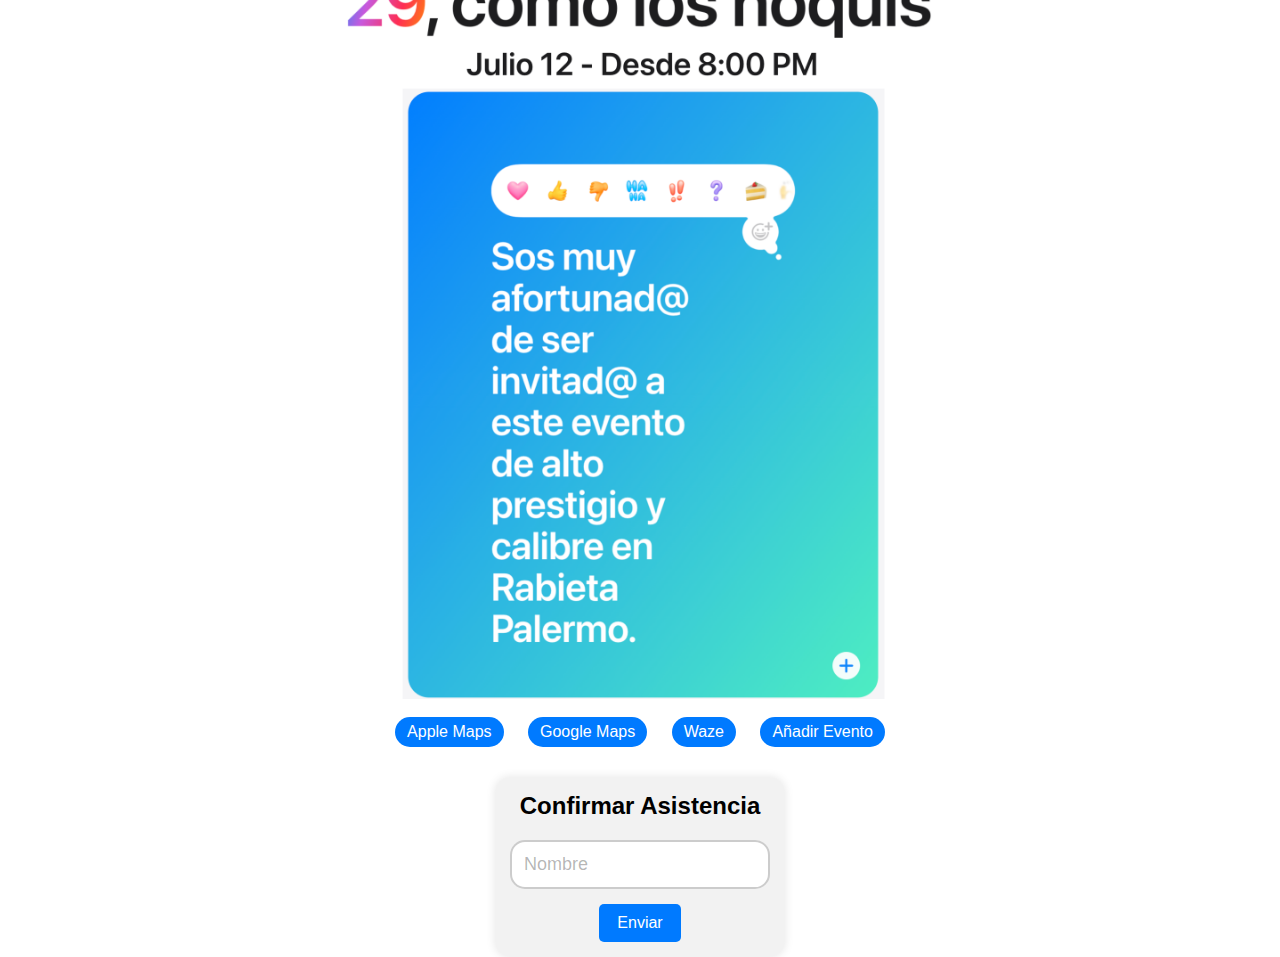
==== index.html @ cb680daf "Add files via upload" ====
<!DOCTYPE html>
<html lang="es">
<head>
    <meta charset="UTF-8">
    <meta name="viewport" content="width=device-width, initial-scale=1.0">
    <title>Página Sencilla Estilo Apple</title>
    <style>
        body {
            background-color: #ffffff; /* Fondo blanco */
            font-family: -apple-system, BlinkMacSystemFont, 'Segoe UI', Roboto, Oxygen, Ubuntu, Cantarell, 'Open Sans', 'Helvetica Neue', sans-serif; /* Fuente estilo Apple */
            text-align: center; /* Centrar contenido */
            margin: 0;
            padding: 0;
        }
        .container {
            display: flex;
            flex-direction: column;
            align-items: center;
            justify-content: center;
            height: 100vh;
            padding: 0 10px; /* Ajuste de padding para dispositivos móviles */
        }
        .logo {
            width: 80%; /* Ajuste el ancho según sea necesario */
            max-width: 600px; /* Ancho máximo para mantener la calidad */
            height: auto; /* Altura automática para mantener la proporción */
            margin-top: 20px; /* Espacio superior */
        }
        .button {
            display: inline-block;
            margin: 10px;
            padding: 6px 12px; /* Ajustar padding para botones más pequeños */
            background-color: #007AFF; /* Color azul característico de Apple */
            color: #fff;
            text-decoration: none;
            border-radius: 20px; /* Esquinas más redondeadas */
            border: none;
            font-size: 16px;
            cursor: pointer; /* Cambia el cursor al pasar sobre el botón */
        }
        .button:hover {
            background-color: #0056b3; /* Color de fondo al pasar el ratón */
        }
        .form-container {
            max-width: 300px; /* Ancho máximo del contenedor */
            padding: 15px; /* Padding reducido para hacer más pequeño */
            background-color: rgba(0, 0, 0, 0.05); /* Fondo semitransparente */
            margin-top: 20px; /* Espacio superior para separar del contenido anterior */
            border-radius: 15px; /* Esquinas redondeadas */
            box-shadow: 0 0 10px rgba(0, 0, 0, 0.1); /* Sombra ligera */
        }
        .form-container h2 {
            margin-top: 0;
        }
        .form-group {
            position: relative;
            margin-bottom: 15px;
        }
        .form-container input[type=text] {
            width: 100%; /* Ancho del 100% */
            padding: 12px; /* Ajuste del padding */
            box-sizing: border-box;
            border: 2px solid rgba(0, 0, 0, 0.2); /* Borde semitransparente */
            border-radius: 15px; /* Esquinas redondeadas */
            background-color: #ffffff; /* Fondo blanco */
            font-size: 18px; /* Tamaño de letra más grande */
            color: rgba(0, 0, 0, 0.7); /* Color de texto semitransparente */
            outline: none; /* Elimina el borde de enfoque */
            transition: border-color 0.3s ease-in-out, box-shadow 0.3s ease-in-out; /* Transición suave para el borde y la sombra */
        }
        .form-container input[type=text]:focus {
            border-color: #007AFF; /* Color de borde al enfocarse */
            box-shadow: 0 0 10px rgba(0, 122, 255, 0.5); /* Sombra azul al enfocarse */
        }
        .form-container input[type=text]::placeholder {
            color: rgba(0, 0, 0, 0.3); /* Color de texto semitransparente para el placeholder */
        }
        .form-container input[type=submit] {
            background-color: #007AFF;
            color: #fff;
            border: none;
            padding: 10px 18px; /* Ajuste del padding */
            text-decoration: none;
            font-size: 16px;
            cursor: pointer;
            border-radius: 5px;
            display: block;
            margin: 15px auto 0; /* Ajuste del margen */
        }
        .form-container input[type=submit]:hover {
            background-color: #0056b3;
        }
    </style>
</head>
<body>
    <div class="container">
        <img src="cumple.jpg" alt="Imagen de Cumpleaños" class="logo">
        <div>
            <a href="https://maps.apple.com/?q=Rabieta%20Palermo" class="button">Apple Maps</a>
            <a href="https://maps.google.com/?q=Rabieta%20Palermo" class="button">Google Maps</a>
            <a href="https://waze.com/ul?q=Rabieta%20Palermo" class="button">Waze</a>
            <a href="cumple.ics" class="button" download="evento_cumpleaños.ics">Añadir Evento</a>
        </div>
        <div class="form-container">
            <h2>Confirmar Asistencia</h2>
            <form action="gracias.html" method="post">
                <div class="form-group">
                    <input type="text" id="nombre" name="nombre" placeholder="Nombre" required>
                </div>
                <input type="submit" value="Enviar">
            </form>
        </div>
    </div>
</body>
</html>
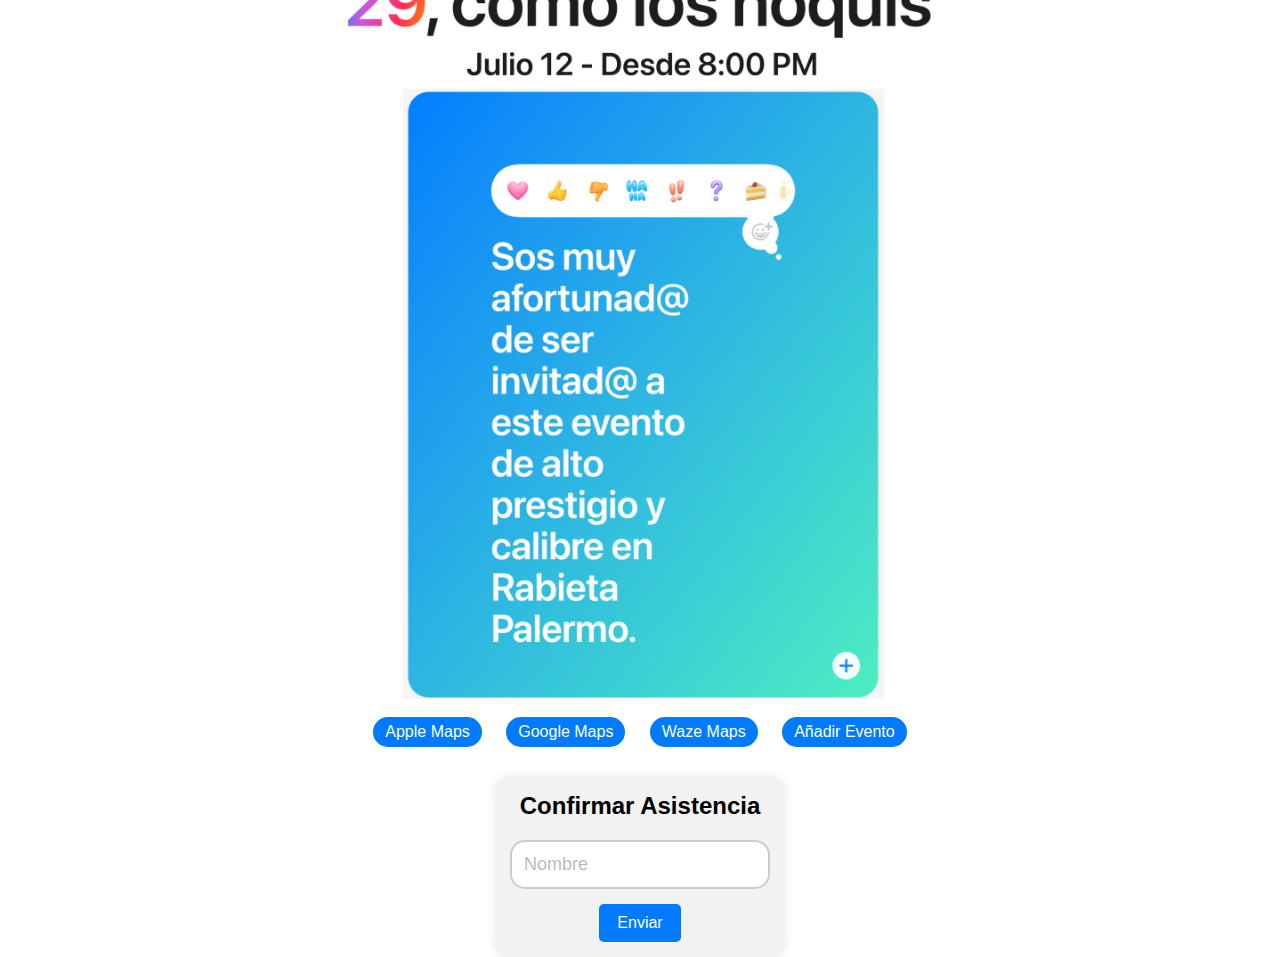
==== commit 10fbf645: "index.html" ====
--- a/index.html
+++ b/index.html
@@ -98,7 +98,7 @@
         <div>
             <a href="https://maps.apple.com/?q=Rabieta%20Palermo" class="button">Apple Maps</a>
             <a href="https://maps.google.com/?q=Rabieta%20Palermo" class="button">Google Maps</a>
-            <a href="https://waze.com/ul?q=Rabieta%20Palermo" class="button">Waze</a>
+            <a href="https://waze.com/ul?q=Rabieta%20Palermo" class="button">Waze Maps</a>
             <a href="cumple.ics" class="button" download="evento_cumpleaños.ics">Añadir Evento</a>
         </div>
         <div class="form-container">
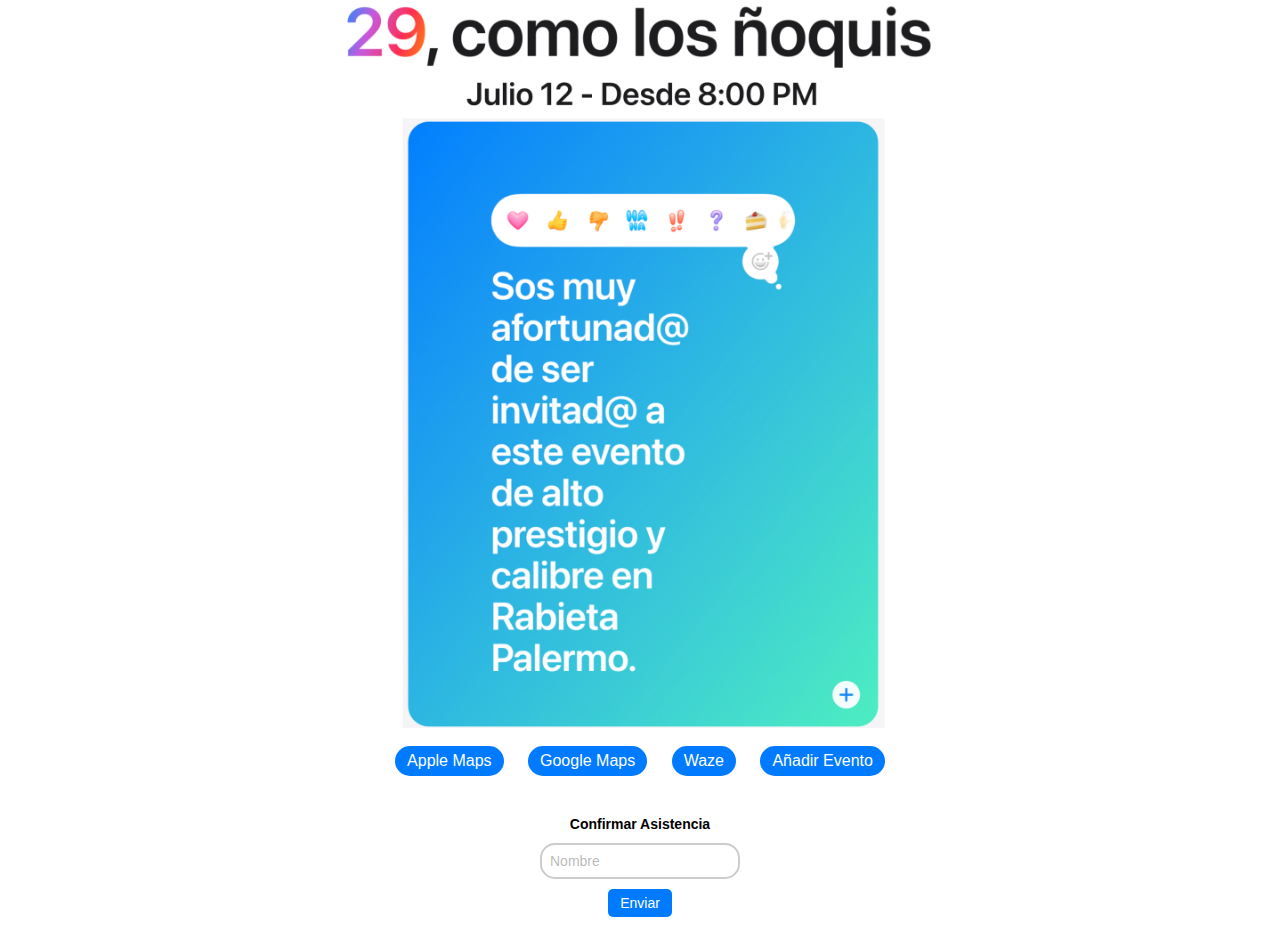
==== commit 47ac4d50: "Add files via upload" ====
--- a/index.html
+++ b/index.html
@@ -37,36 +37,41 @@
             border: none;
             font-size: 16px;
             cursor: pointer; /* Cambia el cursor al pasar sobre el botón */
+            font-family: -apple-system, BlinkMacSystemFont, 'Segoe UI', Roboto, Oxygen, Ubuntu, Cantarell, 'Open Sans', 'Helvetica Neue', sans-serif; /* Fuente estilo Apple */
         }
         .button:hover {
             background-color: #0056b3; /* Color de fondo al pasar el ratón */
         }
         .form-container {
-            max-width: 300px; /* Ancho máximo del contenedor */
-            padding: 15px; /* Padding reducido para hacer más pequeño */
-            background-color: rgba(0, 0, 0, 0.05); /* Fondo semitransparente */
+            max-width: 200px; /* Ancho reducido */
+            padding: 10px; /* Padding reducido */
             margin-top: 20px; /* Espacio superior para separar del contenido anterior */
             border-radius: 15px; /* Esquinas redondeadas */
-            box-shadow: 0 0 10px rgba(0, 0, 0, 0.1); /* Sombra ligera */
+            /* Eliminar fondo semitransparente y sombra */
+            background-color: transparent; 
+            box-shadow: none;
+            font-family: -apple-system, BlinkMacSystemFont, 'Segoe UI', Roboto, Oxygen, Ubuntu, Cantarell, 'Open Sans', 'Helvetica Neue', sans-serif; /* Fuente estilo Apple */
         }
         .form-container h2 {
             margin-top: 0;
+            font-size: 14px; /* Reducir el tamaño de la fuente */
         }
         .form-group {
             position: relative;
-            margin-bottom: 15px;
+            margin-bottom: 10px; /* Reducir el margen inferior */
         }
         .form-container input[type=text] {
-            width: 100%; /* Ancho del 100% */
-            padding: 12px; /* Ajuste del padding */
+            width: 100%; /* Ancho completo del contenedor */
+            padding: 8px; /* Reducir el padding */
             box-sizing: border-box;
             border: 2px solid rgba(0, 0, 0, 0.2); /* Borde semitransparente */
             border-radius: 15px; /* Esquinas redondeadas */
             background-color: #ffffff; /* Fondo blanco */
-            font-size: 18px; /* Tamaño de letra más grande */
+            font-size: 14px; /* Tamaño de letra más pequeño */
             color: rgba(0, 0, 0, 0.7); /* Color de texto semitransparente */
             outline: none; /* Elimina el borde de enfoque */
             transition: border-color 0.3s ease-in-out, box-shadow 0.3s ease-in-out; /* Transición suave para el borde y la sombra */
+            font-family: -apple-system, BlinkMacSystemFont, 'Segoe UI', Roboto, Oxygen, Ubuntu, Cantarell, 'Open Sans', 'Helvetica Neue', sans-serif; /* Fuente estilo Apple */
         }
         .form-container input[type=text]:focus {
             border-color: #007AFF; /* Color de borde al enfocarse */
@@ -79,13 +84,14 @@
             background-color: #007AFF;
             color: #fff;
             border: none;
-            padding: 10px 18px; /* Ajuste del padding */
+            padding: 6px 12px; /* Reducir el padding */
             text-decoration: none;
-            font-size: 16px;
+            font-size: 14px; /* Reducir el tamaño de la fuente */
             cursor: pointer;
             border-radius: 5px;
             display: block;
-            margin: 15px auto 0; /* Ajuste del margen */
+            margin: 10px auto 0; /* Reducir el margen */
+            font-family: -apple-system, BlinkMacSystemFont, 'Segoe UI', Roboto, Oxygen, Ubuntu, Cantarell, 'Open Sans', 'Helvetica Neue', sans-serif; /* Fuente estilo Apple */
         }
         .form-container input[type=submit]:hover {
             background-color: #0056b3;
@@ -98,7 +104,7 @@
         <div>
             <a href="https://maps.apple.com/?q=Rabieta%20Palermo" class="button">Apple Maps</a>
             <a href="https://maps.google.com/?q=Rabieta%20Palermo" class="button">Google Maps</a>
-            <a href="https://waze.com/ul?q=Rabieta%20Palermo" class="button">Waze Maps</a>
+            <a href="https://waze.com/ul?q=Rabieta%20Palermo" class="button">Waze</a>
             <a href="cumple.ics" class="button" download="evento_cumpleaños.ics">Añadir Evento</a>
         </div>
         <div class="form-container">
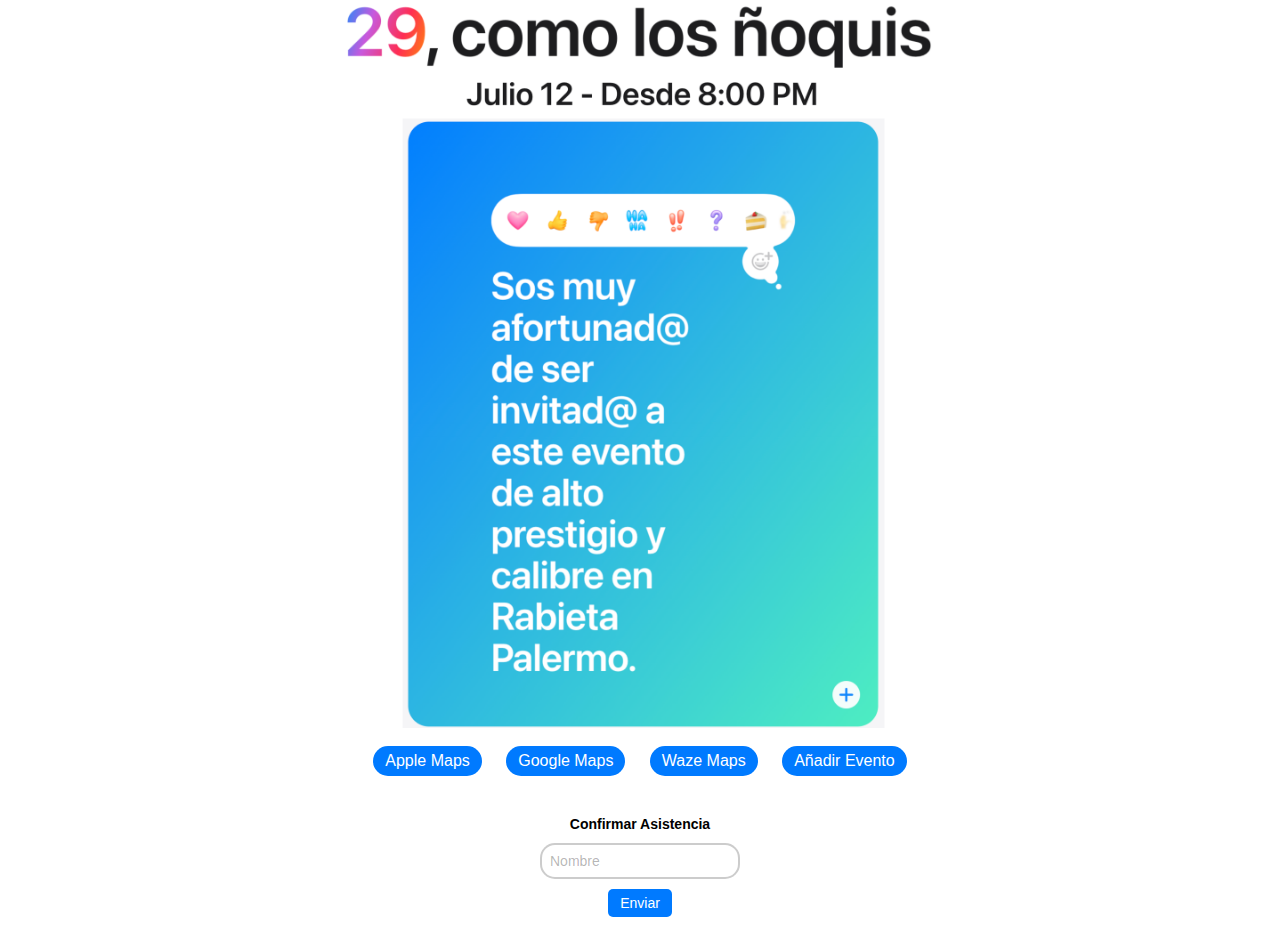
==== commit cb4b5b74: "Update index.html" ====
--- a/index.html
+++ b/index.html
@@ -3,7 +3,7 @@
 <head>
     <meta charset="UTF-8">
     <meta name="viewport" content="width=device-width, initial-scale=1.0">
-    <title>Página Sencilla Estilo Apple</title>
+    <title>Invitación de Cumpleaños</title>
     <style>
         body {
             background-color: #ffffff; /* Fondo blanco */
@@ -104,7 +104,7 @@
         <div>
             <a href="https://maps.apple.com/?q=Rabieta%20Palermo" class="button">Apple Maps</a>
             <a href="https://maps.google.com/?q=Rabieta%20Palermo" class="button">Google Maps</a>
-            <a href="https://waze.com/ul?q=Rabieta%20Palermo" class="button">Waze</a>
+            <a href="https://waze.com/ul?q=Rabieta%20Palermo" class="button">Waze Maps</a>
             <a href="cumple.ics" class="button" download="evento_cumpleaños.ics">Añadir Evento</a>
         </div>
         <div class="form-container">
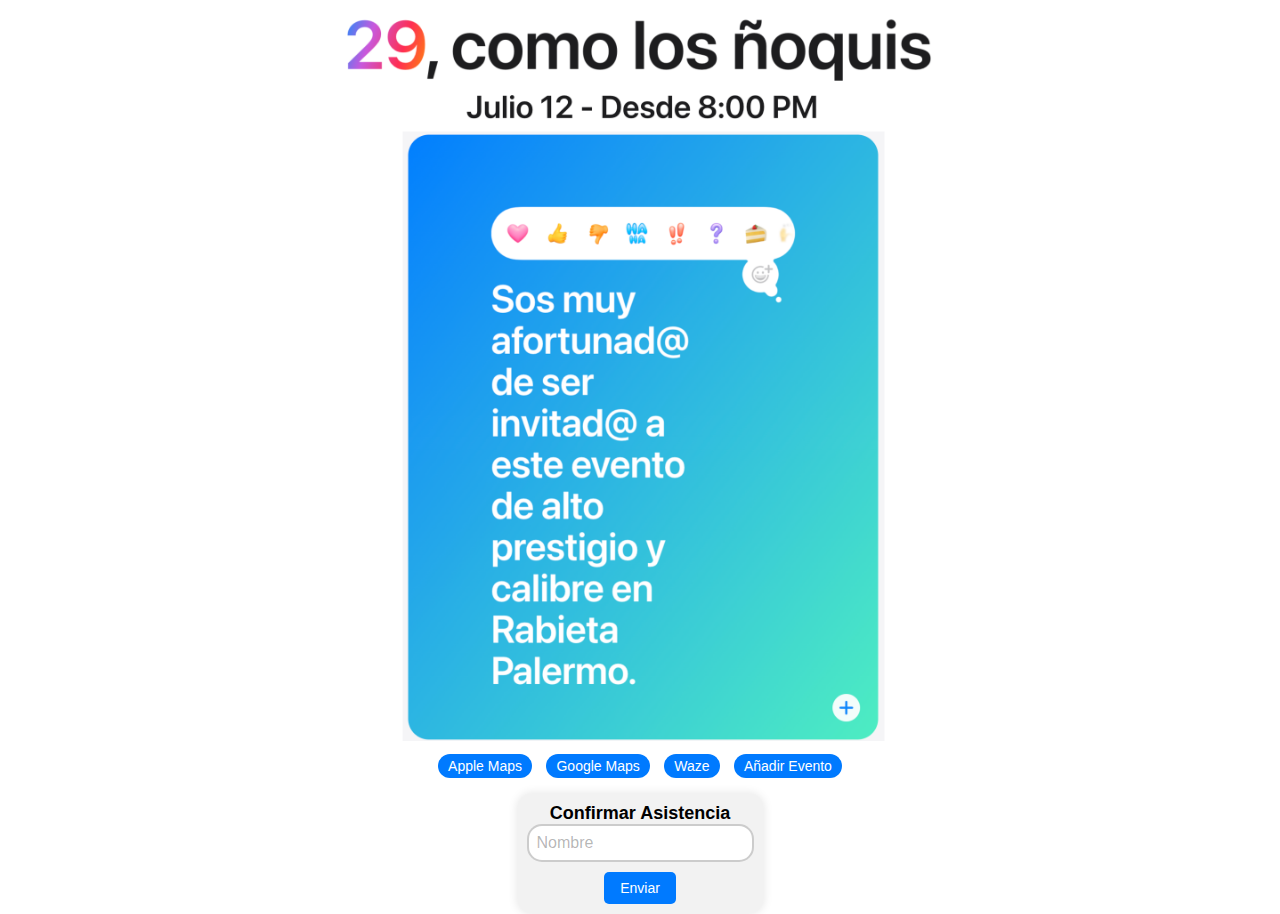
==== commit 7ff2f2ab: "Update index.html" ====
--- a/index.html
+++ b/index.html
@@ -3,7 +3,7 @@
 <head>
     <meta charset="UTF-8">
     <meta name="viewport" content="width=device-width, initial-scale=1.0">
-    <title>Invitación de Cumpleaños</title>
+    <title>Página Sencilla Estilo Apple</title>
     <style>
         body {
             background-color: #ffffff; /* Fondo blanco */
@@ -28,50 +28,46 @@
         }
         .button {
             display: inline-block;
-            margin: 10px;
-            padding: 6px 12px; /* Ajustar padding para botones más pequeños */
+            margin: 5px; /* Reducir margen */
+            padding: 4px 10px; /* Ajustar padding para botones más pequeños */
             background-color: #007AFF; /* Color azul característico de Apple */
             color: #fff;
             text-decoration: none;
             border-radius: 20px; /* Esquinas más redondeadas */
             border: none;
-            font-size: 16px;
+            font-size: 14px; /* Reducir tamaño de fuente */
             cursor: pointer; /* Cambia el cursor al pasar sobre el botón */
-            font-family: -apple-system, BlinkMacSystemFont, 'Segoe UI', Roboto, Oxygen, Ubuntu, Cantarell, 'Open Sans', 'Helvetica Neue', sans-serif; /* Fuente estilo Apple */
         }
         .button:hover {
             background-color: #0056b3; /* Color de fondo al pasar el ratón */
         }
         .form-container {
-            max-width: 200px; /* Ancho reducido */
-            padding: 10px; /* Padding reducido */
-            margin-top: 20px; /* Espacio superior para separar del contenido anterior */
+            max-width: 250px; /* Ancho máximo del contenedor reducido */
+            padding: 10px; /* Padding reducido para hacer más pequeño */
+            background-color: rgba(0, 0, 0, 0.05); /* Fondo semitransparente */
+            margin-top: 10px; /* Espacio superior para separar del contenido anterior */
             border-radius: 15px; /* Esquinas redondeadas */
-            /* Eliminar fondo semitransparente y sombra */
-            background-color: transparent; 
-            box-shadow: none;
-            font-family: -apple-system, BlinkMacSystemFont, 'Segoe UI', Roboto, Oxygen, Ubuntu, Cantarell, 'Open Sans', 'Helvetica Neue', sans-serif; /* Fuente estilo Apple */
+            box-shadow: 0 0 10px rgba(0, 0, 0, 0.1); /* Sombra ligera */
         }
         .form-container h2 {
-            margin-top: 0;
-            font-size: 14px; /* Reducir el tamaño de la fuente */
+            margin: 0; /* Eliminar margen superior e inferior */
+            font-size: 18px; /* Reducir tamaño de fuente */
         }
         .form-group {
             position: relative;
-            margin-bottom: 10px; /* Reducir el margen inferior */
+            margin-bottom: 10px; /* Reducir margen inferior */
         }
         .form-container input[type=text] {
-            width: 100%; /* Ancho completo del contenedor */
-            padding: 8px; /* Reducir el padding */
+            width: 100%; /* Ancho del 100% */
+            padding: 8px; /* Ajuste del padding */
             box-sizing: border-box;
             border: 2px solid rgba(0, 0, 0, 0.2); /* Borde semitransparente */
             border-radius: 15px; /* Esquinas redondeadas */
             background-color: #ffffff; /* Fondo blanco */
-            font-size: 14px; /* Tamaño de letra más pequeño */
+            font-size: 16px; /* Tamaño de letra reducido */
             color: rgba(0, 0, 0, 0.7); /* Color de texto semitransparente */
             outline: none; /* Elimina el borde de enfoque */
             transition: border-color 0.3s ease-in-out, box-shadow 0.3s ease-in-out; /* Transición suave para el borde y la sombra */
-            font-family: -apple-system, BlinkMacSystemFont, 'Segoe UI', Roboto, Oxygen, Ubuntu, Cantarell, 'Open Sans', 'Helvetica Neue', sans-serif; /* Fuente estilo Apple */
         }
         .form-container input[type=text]:focus {
             border-color: #007AFF; /* Color de borde al enfocarse */
@@ -84,14 +80,13 @@
             background-color: #007AFF;
             color: #fff;
             border: none;
-            padding: 6px 12px; /* Reducir el padding */
+            padding: 8px 16px; /* Ajuste del padding */
             text-decoration: none;
-            font-size: 14px; /* Reducir el tamaño de la fuente */
+            font-size: 14px; /* Reducir tamaño de fuente */
             cursor: pointer;
             border-radius: 5px;
             display: block;
-            margin: 10px auto 0; /* Reducir el margen */
-            font-family: -apple-system, BlinkMacSystemFont, 'Segoe UI', Roboto, Oxygen, Ubuntu, Cantarell, 'Open Sans', 'Helvetica Neue', sans-serif; /* Fuente estilo Apple */
+            margin: 10px auto 0; /* Ajuste del margen */
         }
         .form-container input[type=submit]:hover {
             background-color: #0056b3;
@@ -104,12 +99,12 @@
         <div>
             <a href="https://maps.apple.com/?q=Rabieta%20Palermo" class="button">Apple Maps</a>
             <a href="https://maps.google.com/?q=Rabieta%20Palermo" class="button">Google Maps</a>
-            <a href="https://waze.com/ul?q=Rabieta%20Palermo" class="button">Waze Maps</a>
+            <a href="https://waze.com/ul?q=Rabieta%20Palermo" class="button">Waze</a>
             <a href="cumple.ics" class="button" download="evento_cumpleaños.ics">Añadir Evento</a>
         </div>
         <div class="form-container">
             <h2>Confirmar Asistencia</h2>
-            <form action="gracias.html" method="post">
+            <form action="send_email.php" method="post" onsubmit="showThankYouMessage(event)">
                 <div class="form-group">
                     <input type="text" id="nombre" name="nombre" placeholder="Nombre" required>
                 </div>
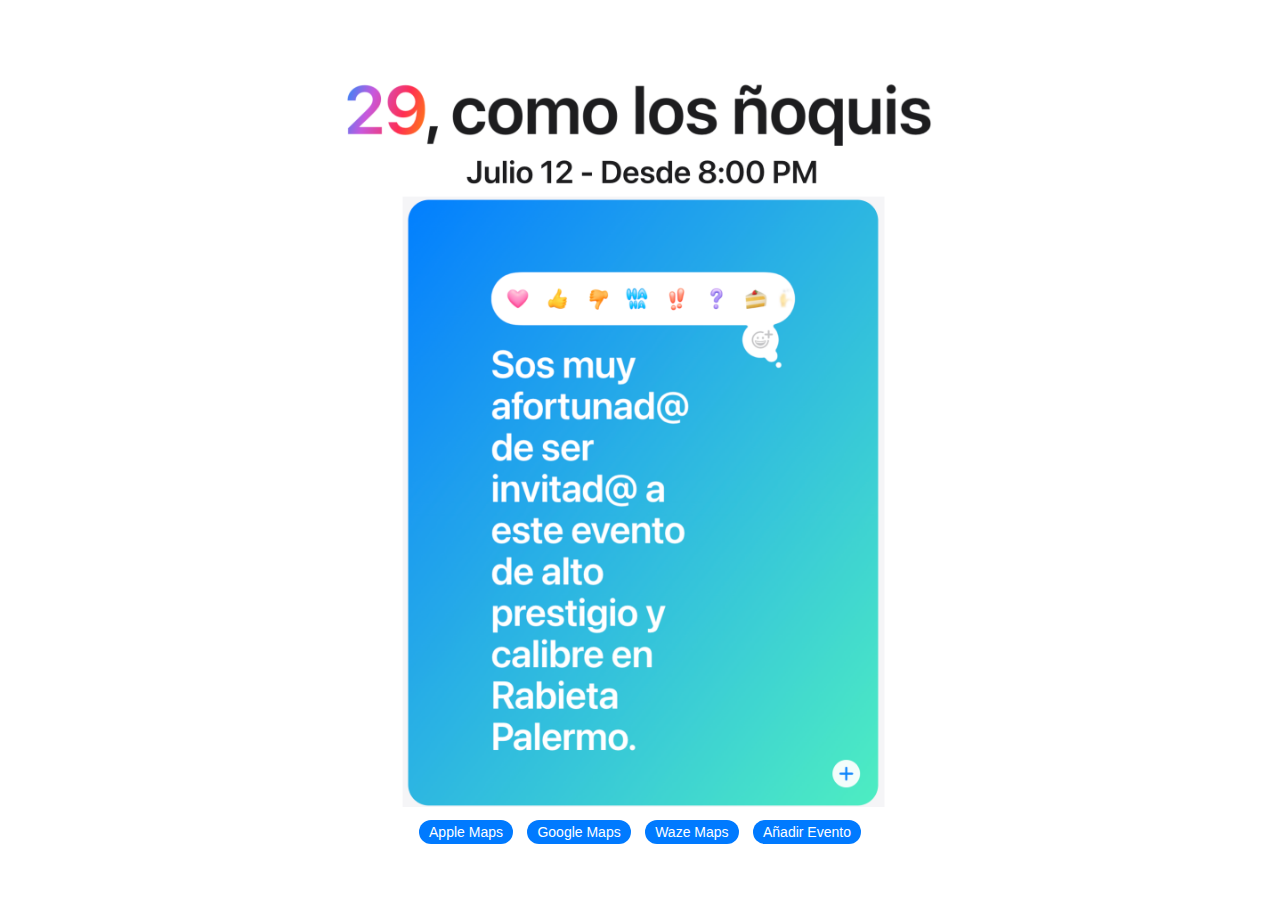
==== commit 41e28734: "index.html" ====
--- a/index.html
+++ b/index.html
@@ -41,56 +41,6 @@
         .button:hover {
             background-color: #0056b3; /* Color de fondo al pasar el ratón */
         }
-        .form-container {
-            max-width: 250px; /* Ancho máximo del contenedor reducido */
-            padding: 10px; /* Padding reducido para hacer más pequeño */
-            background-color: rgba(0, 0, 0, 0.05); /* Fondo semitransparente */
-            margin-top: 10px; /* Espacio superior para separar del contenido anterior */
-            border-radius: 15px; /* Esquinas redondeadas */
-            box-shadow: 0 0 10px rgba(0, 0, 0, 0.1); /* Sombra ligera */
-        }
-        .form-container h2 {
-            margin: 0; /* Eliminar margen superior e inferior */
-            font-size: 18px; /* Reducir tamaño de fuente */
-        }
-        .form-group {
-            position: relative;
-            margin-bottom: 10px; /* Reducir margen inferior */
-        }
-        .form-container input[type=text] {
-            width: 100%; /* Ancho del 100% */
-            padding: 8px; /* Ajuste del padding */
-            box-sizing: border-box;
-            border: 2px solid rgba(0, 0, 0, 0.2); /* Borde semitransparente */
-            border-radius: 15px; /* Esquinas redondeadas */
-            background-color: #ffffff; /* Fondo blanco */
-            font-size: 16px; /* Tamaño de letra reducido */
-            color: rgba(0, 0, 0, 0.7); /* Color de texto semitransparente */
-            outline: none; /* Elimina el borde de enfoque */
-            transition: border-color 0.3s ease-in-out, box-shadow 0.3s ease-in-out; /* Transición suave para el borde y la sombra */
-        }
-        .form-container input[type=text]:focus {
-            border-color: #007AFF; /* Color de borde al enfocarse */
-            box-shadow: 0 0 10px rgba(0, 122, 255, 0.5); /* Sombra azul al enfocarse */
-        }
-        .form-container input[type=text]::placeholder {
-            color: rgba(0, 0, 0, 0.3); /* Color de texto semitransparente para el placeholder */
-        }
-        .form-container input[type=submit] {
-            background-color: #007AFF;
-            color: #fff;
-            border: none;
-            padding: 8px 16px; /* Ajuste del padding */
-            text-decoration: none;
-            font-size: 14px; /* Reducir tamaño de fuente */
-            cursor: pointer;
-            border-radius: 5px;
-            display: block;
-            margin: 10px auto 0; /* Ajuste del margen */
-        }
-        .form-container input[type=submit]:hover {
-            background-color: #0056b3;
-        }
     </style>
 </head>
 <body>
@@ -99,17 +49,8 @@
         <div>
             <a href="https://maps.apple.com/?q=Rabieta%20Palermo" class="button">Apple Maps</a>
             <a href="https://maps.google.com/?q=Rabieta%20Palermo" class="button">Google Maps</a>
-            <a href="https://waze.com/ul?q=Rabieta%20Palermo" class="button">Waze</a>
+            <a href="https://waze.com/ul?q=Rabieta%20Palermo" class="button">Waze Maps</a>
             <a href="cumple.ics" class="button" download="evento_cumpleaños.ics">Añadir Evento</a>
-        </div>
-        <div class="form-container">
-            <h2>Confirmar Asistencia</h2>
-            <form action="send_email.php" method="post" onsubmit="showThankYouMessage(event)">
-                <div class="form-group">
-                    <input type="text" id="nombre" name="nombre" placeholder="Nombre" required>
-                </div>
-                <input type="submit" value="Enviar">
-            </form>
         </div>
     </div>
 </body>
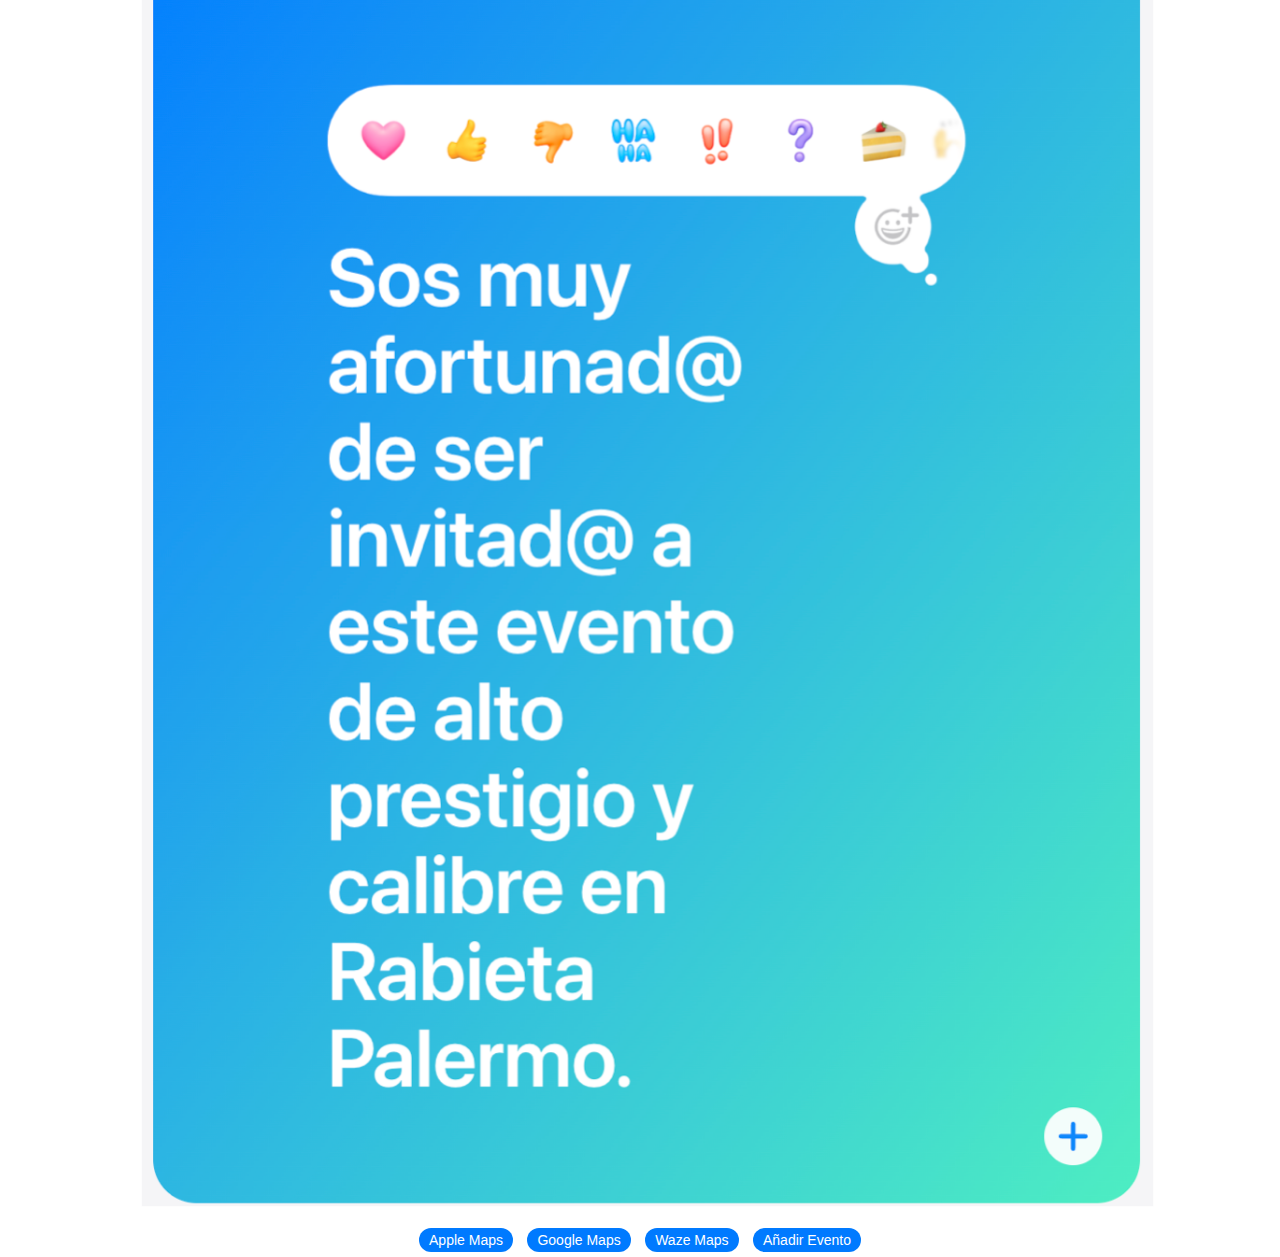
==== commit ef5fe8c5: "Update index.html" ====
--- a/index.html
+++ b/index.html
@@ -21,9 +21,9 @@
             padding: 0 10px; /* Ajuste de padding para dispositivos móviles */
         }
         .logo {
-            width: 80%; /* Ajuste el ancho según sea necesario */
-            max-width: 600px; /* Ancho máximo para mantener la calidad */
-            height: auto; /* Altura automática para mantener la proporción */
+            width: auto;
+            max-width: 100%; /* Asegurar que no exceda el contenedor */
+            height: auto; /* Mantener la proporción */
             margin-top: 20px; /* Espacio superior */
         }
         .button {
